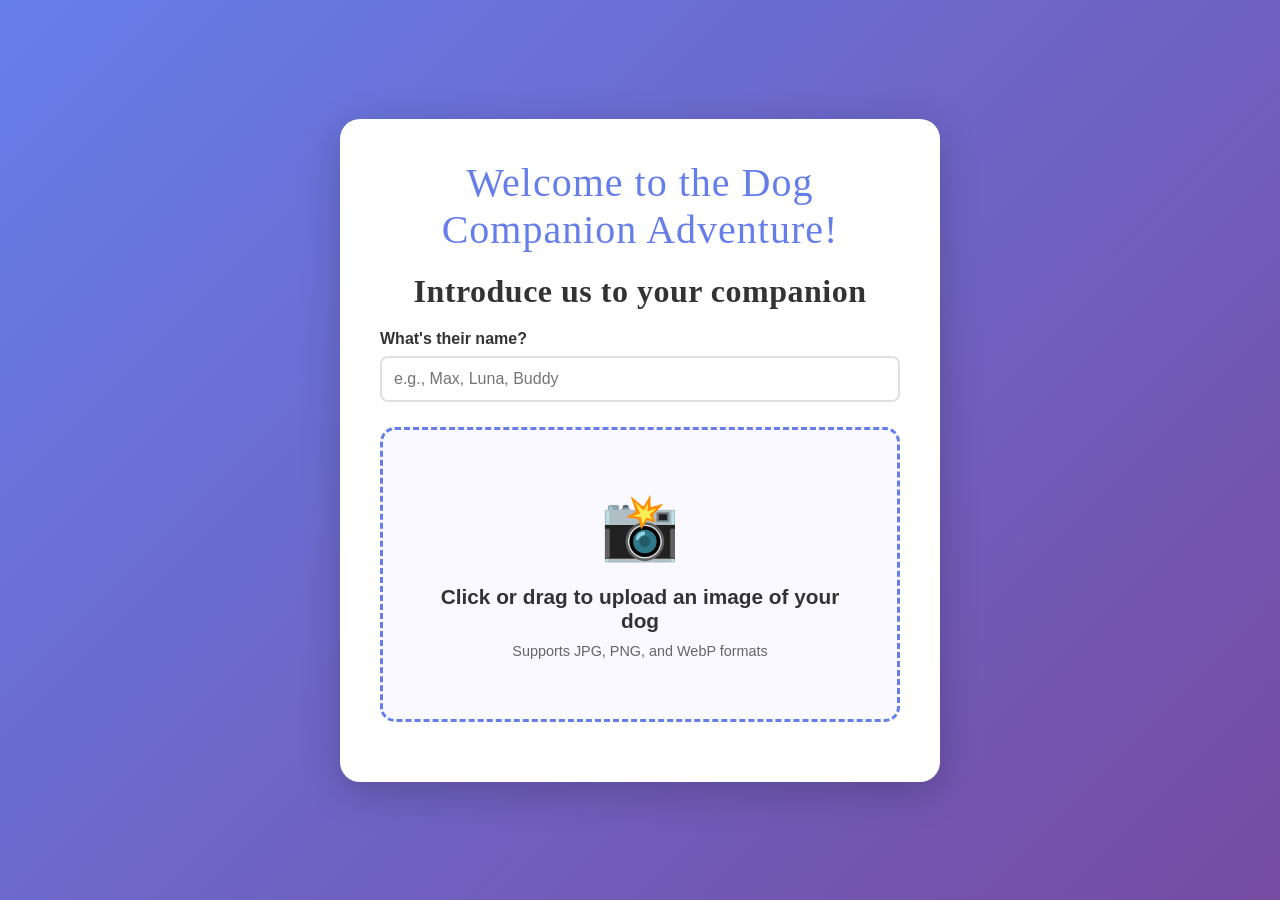
==== index.html @ 2d43781a "Dog Companion Adventure" ====
<!DOCTYPE html>
<html lang="en">
<head>
    <meta charset="UTF-8">
    <meta name="viewport" content="width=device-width, initial-scale=1.0">
    <title>Dog Puzzle Adventure - Play with Your Dog!</title>
    <link rel="stylesheet" href="styles.css">
</head>
<body>
    <!-- Welcome/Upload Screen -->
    <div id="welcome-screen" class="screen active">
        <div class="container">
            <h1>Welcome to the Dog Companion Adventure!</h1>
            <h2 class="welcome-text">Introduce us to your companion</h2>
            
            <div class="form-group">
                <label for="dog-name-welcome">What's their name?</label>
                <input type="text" id="dog-name-welcome" name="dogNameWelcome" required placeholder="e.g., Max, Luna, Buddy">
            </div>
            
            <div class="upload-area" id="upload-area">
                <div class="upload-icon">📸</div>
                <div class="upload-text">Click or drag to upload an image of your dog</div>
                <div class="upload-hint">Supports JPG, PNG, and WebP formats</div>
                <input type="file" id="dog-photo-input" accept="image/*" style="display: none;">
            </div>
            
            <div id="image-preview-container" style="display: none;">
                <div class="image-editor-container">
                    <div class="oval-frame-container">
                        <canvas id="image-canvas"></canvas>
                        <div class="oval-mask"></div>
                    </div>
                    <div class="image-controls">
                        <div class="control-group">
                            <label for="scale-slider">Scale: <span id="scale-value">100%</span></label>
                            <input type="range" id="scale-slider" min="10" max="200" value="100" step="1">
                        </div>
                        <p class="drag-hint">💡 Drag the image to position it within the oval</p>
                        <button id="change-photo-btn" class="btn-secondary small">🔄 Change Photo</button>
                    </div>
                </div>
                <button id="continue-btn" class="btn-primary">Tell us about them!</button>
            </div>
        </div>
    </div>

    <!-- Questionnaire Screen -->
    <div id="questionnaire-screen" class="screen">
        <div class="container">
            <div id="dog-photo-display" class="dog-photo-display">
                <img id="dog-photo-img" alt="Your dog" class="dog-photo">
            </div>
            <h1 id="questionnaire-title">Nice to meet you <span id="dog-name-title"></span>!</h1>
            <p class="subtitle">Tell us more about <span id="dog-name-questionnaire"></span> so we can create the perfect adventure!</p>
            
            <form id="dog-questionnaire">
                <div class="form-group">
                    <label for="dog-gender">Is <span id="dog-name-gender-label"></span> a...?</label>
                    <select id="dog-gender" name="dogGender" required>
                        <option value="">Select...</option>
                        <option value="boy">Boy</option>
                        <option value="girl">Girl</option>
                        <option value="who-cares">Who cares!</option>
                    </select>
                </div>

                <div class="form-group">
                    <label for="dog-breed">What breed is <span id="dog-name-breed-label"></span>?</label>
                    <input type="text" id="dog-breed" name="dogBreed" required placeholder="e.g., Golden Retriever, Mixed, Beagle">
                </div>

                <div class="form-group">
                    <label for="dog-personality">What are <span id="dog-name-personality-label"></span>'s main personality traits? (Select up to 3)</label>
                    <div class="checkbox-group" id="personality-checkboxes">
                        <label class="checkbox-label">
                            <input type="checkbox" name="dogPersonality" value="playful">
                            <span>Playful - Loves games and fun</span>
                        </label>
                        <label class="checkbox-label">
                            <input type="checkbox" name="dogPersonality" value="curious">
                            <span>Curious - Always exploring and investigating</span>
                        </label>
                        <label class="checkbox-label">
                            <input type="checkbox" name="dogPersonality" value="loyal">
                            <span>Loyal - Protective and devoted</span>
                        </label>
                        <label class="checkbox-label">
                            <input type="checkbox" name="dogPersonality" value="independent">
                            <span>Independent - Likes to do things their way</span>
                        </label>
                        <label class="checkbox-label">
                            <input type="checkbox" name="dogPersonality" value="friendly">
                            <span>Friendly - Loves meeting new friends</span>
                        </label>
                        <label class="checkbox-label">
                            <input type="checkbox" name="dogPersonality" value="calm">
                            <span>Calm - Relaxed and easy-going</span>
                        </label>
                    </div>
                    <div id="personality-error" class="error-message" style="display: none; color: #dc3545; font-size: 0.9em; margin-top: 5px;">Please select at least 1 trait, but no more than 3.</div>
                </div>

                <div class="form-group">
                    <label for="dog-energy">How energetic is <span id="dog-name-energy-label"></span>?</label>
                    <select id="dog-energy" name="dogEnergy" required>
                        <option value="">Select energy level</option>
                        <option value="low">Low - Prefers to relax and take it easy</option>
                        <option value="medium">Medium - Balanced, enjoys play and rest</option>
                        <option value="high">High - Very active, always ready to play!</option>
                    </select>
                </div>

                <div class="form-group">
                    <label for="dog-favorite-activity">What's <span id="dog-name-activity-label"></span>'s favorite activity?</label>
                    <select id="dog-favorite-activity" name="dogFavoriteActivity" required>
                        <option value="">Select favorite activity</option>
                        <option value="fetch">Fetch - Loves chasing and retrieving</option>
                        <option value="tug">Tug of War - Enjoys pulling games</option>
                        <option value="treats">Treats - Food motivated!</option>
                        <option value="exploring">Exploring - Loves sniffing and discovering</option>
                        <option value="cuddling">Cuddling - Loves affection and pets</option>
                        <option value="training">Training - Enjoys learning new tricks</option>
                    </select>
                </div>

                <div class="form-group">
                    <label for="dog-behavior">How does <span id="dog-name-behavior-label"></span> react to new situations?</label>
                    <select id="dog-behavior" name="dogBehavior" required>
                        <option value="">Select behavior</option>
                        <option value="excited">Excited - Jumps right in!</option>
                        <option value="cautious">Cautious - Observes first, then acts</option>
                        <option value="confident">Confident - Takes charge immediately</option>
                        <option value="nervous">Nervous - Needs encouragement</option>
                    </select>
                </div>

                <button type="submit" class="btn-primary">Start Adventure! 🎮</button>
            </form>
        </div>
    </div>

    <!-- Game Screen -->
    <div id="game-screen" class="screen">
        <div class="game-container">
            <div class="game-header">
                <div class="dog-info">
                    <h2 id="dog-name-display"></h2>
                    <p id="dog-breed-display"></p>
                </div>
                <div class="game-stats">
                    <div class="stat">
                        <span class="stat-label">Chapter:</span>
                        <span id="chapter-count" class="stat-value">1 of 5</span>
                    </div>
                    <div class="stat">
                        <span class="stat-label">Decisions:</span>
                        <span id="decision-count" class="stat-value">0</span>
                    </div>
                </div>
            </div>

            <div class="game-area">
                <div class="dog-character" id="dog-character">
                    <div class="dog-photo-game" id="dog-photo-game">
                        <img id="dog-photo-game-img" alt="Your dog" class="dog-photo-oval">
                    </div>
                    <div class="dog-speech" id="dog-speech"></div>
                </div>

                <div class="puzzle-area" id="story-area">
                    <div id="story-content" class="story-content"></div>
                    <div id="loading-indicator" class="loading-indicator" style="display: none;">
                        <div class="spinner"></div>
                        <p>Creating your adventure...</p>
                    </div>
                    <div id="story-choices" class="story-choices"></div>
                </div>
            </div>

            <div class="game-controls">
                <button id="restart-btn" class="btn-secondary">Start Over</button>
            </div>
        </div>
    </div>

    <script src="config.js"></script>
    <script src="game.js"></script>
</body>
</html>
---- styles.css ----
* {
    margin: 0;
    padding: 0;
    box-sizing: border-box;
}

@import url('https://fonts.googleapis.com/css2?family=Fredoka+One&family=Nunito:wght@400;600;700&display=swap');

body {
    font-family: 'Nunito', 'Comic Sans MS', 'Chalkboard SE', 'Comic Neue', cursive, sans-serif;
    background: linear-gradient(135deg, #667eea 0%, #764ba2 100%);
    min-height: 100vh;
    color: #333;
    overflow-x: hidden;
}

.screen {
    display: none;
    min-height: 100vh;
    padding: 20px;
}

.screen.active {
    display: flex;
    align-items: center;
    justify-content: center;
}

.container {
    background: white;
    border-radius: 20px;
    padding: 40px;
    max-width: 600px;
    width: 100%;
    box-shadow: 0 10px 40px rgba(0, 0, 0, 0.2);
    color: #333 !important;
}

h1 {
    text-align: center;
    color: #667eea;
    margin-bottom: 10px;
    font-size: 2.5em;
    font-family: 'Fredoka One', 'Comic Sans MS', cursive;
    font-weight: normal;
    letter-spacing: 1px;
}

.welcome-text {
    text-align: center;
    color: #333 !important;
    margin: 20px 0;
    font-size: 2em;
    font-weight: 700;
    font-family: 'Fredoka One', 'Comic Sans MS', cursive;
    letter-spacing: 0.5px;
}

.subtitle {
    text-align: center;
    color: #333 !important;
    margin-bottom: 30px;
    font-size: 1.1em;
}

/* Upload Area Styles */
.upload-area {
    border: 3px dashed #667eea;
    border-radius: 15px;
    padding: 60px 40px;
    text-align: center;
    cursor: pointer;
    transition: all 0.3s ease;
    background: #f9f9ff;
    margin-bottom: 20px;
}

.upload-area:hover {
    border-color: #764ba2;
    background: #f0f0ff;
    transform: translateY(-2px);
}

.upload-area.dragover {
    border-color: #764ba2;
    background: #e8e8ff;
    transform: scale(1.02);
}

.upload-icon {
    font-size: 4em;
    margin-bottom: 20px;
}

.upload-text {
    font-size: 1.3em;
    font-weight: 600;
    color: #333 !important;
    margin-bottom: 10px;
}

.upload-hint {
    font-size: 0.9em;
    color: #666 !important;
}

.preview-image {
    max-width: 100%;
    max-height: 400px;
    border-radius: 15px;
    box-shadow: 0 5px 20px rgba(0, 0, 0, 0.2);
    margin-bottom: 20px;
}

#image-preview-container {
    text-align: center;
    margin-top: 20px;
}

.image-editor-container {
    display: flex;
    flex-direction: column;
    align-items: center;
    gap: 20px;
    margin-bottom: 20px;
}

.oval-frame-container {
    position: relative;
    width: 200px;
    height: 250px;
    margin: 0 auto;
}

#image-canvas {
    width: 200px;
    height: 250px;
    border-radius: 50%;
    object-fit: cover;
    cursor: grab;
    display: block;
    user-select: none;
    border: 4px solid #667eea;
    box-sizing: border-box;
}

#image-canvas:active {
    cursor: grabbing;
}

.oval-mask {
    position: absolute;
    top: 0;
    left: 0;
    width: 200px;
    height: 250px;
    border-radius: 50%;
    pointer-events: none;
    z-index: 10;
    /* This is now just a visual indicator - the border is on the canvas itself */
    display: none; /* Hide since border is on canvas */
}

.image-controls {
    width: 100%;
    max-width: 400px;
    background: #f9f9f9;
    padding: 15px;
    border-radius: 10px;
    border: 2px solid #e0e0e0;
    color: #333 !important;
}

.control-group {
    margin-bottom: 12px;
}

.control-group label {
    display: block;
    margin-bottom: 8px;
    font-size: 0.9em;
    color: #333 !important;
    font-weight: 600;
}

.control-group label span {
    color: #333 !important;
    font-weight: 600;
}

.control-group input[type="range"] {
    width: 100%;
    height: 8px;
    border-radius: 5px;
    background: #ddd;
    outline: none;
    -webkit-appearance: none;
}

.control-group input[type="range"]::-webkit-slider-thumb {
    -webkit-appearance: none;
    appearance: none;
    width: 20px;
    height: 20px;
    border-radius: 50%;
    background: #667eea;
    cursor: pointer;
}

.control-group input[type="range"]::-moz-range-thumb {
    width: 20px;
    height: 20px;
    border-radius: 50%;
    background: #667eea;
    cursor: pointer;
    border: none;
}

.btn-secondary.small {
    padding: 8px 16px;
    font-size: 0.9em;
    width: auto;
    margin-top: 10px;
}

.drag-hint {
    text-align: center;
    color: #333 !important;
    font-size: 0.85em;
    margin: 8px 0 12px 0;
    font-style: italic;
}

.button-container {
    text-align: center;
    margin: 15px 0;
}

#image-preview-container .btn-primary {
    margin: 10px;
    display: inline-block;
    width: auto;
    padding: 12px 30px;
}

#image-preview-container .btn-secondary {
    margin: 0 auto;
    display: inline-block;
    width: auto;
    padding: 12px 30px;
}

.dog-photo-display {
    text-align: center;
    margin-bottom: 30px;
}

.dog-photo {
    max-width: 200px;
    max-height: 200px;
    border-radius: 50%;
    border: 4px solid #667eea;
    box-shadow: 0 5px 20px rgba(0, 0, 0, 0.2);
    object-fit: cover;
}

.form-group {
    margin-bottom: 25px;
}

label {
    display: block;
    margin-bottom: 8px;
    font-weight: 600;
    color: #333;
}

input[type="text"],
select {
    width: 100%;
    padding: 12px;
    border: 2px solid #e0e0e0;
    border-radius: 8px;
    font-size: 1em;
    transition: border-color 0.3s;
}

input[type="text"]:focus,
select:focus {
    outline: none;
    border-color: #667eea;
}

.checkbox-group {
    display: flex;
    flex-direction: column;
    gap: 12px;
    margin-top: 10px;
}

.checkbox-label {
    display: flex;
    align-items: center;
    cursor: pointer;
    padding: 10px;
    border: 2px solid #e0e0e0;
    border-radius: 8px;
    transition: all 0.2s;
}

.checkbox-label:hover {
    border-color: #667eea;
    background: #f9f9ff;
}

.checkbox-label input[type="checkbox"] {
    margin-right: 10px;
    width: 20px;
    height: 20px;
    cursor: pointer;
}

.checkbox-label input[type="checkbox"]:checked + span {
    font-weight: 600;
    color: #667eea;
}

.checkbox-label:has(input[type="checkbox"]:checked) {
    border-color: #667eea;
    background: #f0f4ff;
}

.btn-primary {
    width: 100%;
    padding: 15px;
    background: linear-gradient(135deg, #667eea 0%, #764ba2 100%);
    color: white;
    border: none;
    border-radius: 10px;
    font-size: 1.2em;
    font-weight: bold;
    cursor: pointer;
    transition: transform 0.2s, box-shadow 0.2s;
}

.btn-primary:hover {
    transform: translateY(-2px);
    box-shadow: 0 5px 15px rgba(102, 126, 234, 0.4);
}

.btn-primary:active {
    transform: translateY(0);
}

.btn-secondary {
    padding: 10px 20px;
    background: #f0f0f0;
    color: #333;
    border: 2px solid #ddd;
    border-radius: 8px;
    font-size: 1em;
    cursor: pointer;
    transition: background 0.2s;
}

.btn-secondary:hover {
    background: #e0e0e0;
}

/* Game Screen Styles */
.game-container {
    background: white;
    border-radius: 20px;
    padding: 30px;
    max-width: 1000px;
    width: 100%;
    box-shadow: 0 10px 40px rgba(0, 0, 0, 0.2);
    min-height: 80vh;
}

.game-header {
    display: flex;
    justify-content: space-between;
    align-items: center;
    margin-bottom: 30px;
    padding-bottom: 20px;
    border-bottom: 2px solid #e0e0e0;
}

.dog-info h2 {
    color: #667eea;
    margin-bottom: 5px;
    font-family: 'Fredoka One', 'Comic Sans MS', cursive;
    font-weight: normal;
    letter-spacing: 1px;
}

.dog-info p {
    color: #666;
    font-style: italic;
}

.game-stats {
    display: flex;
    gap: 20px;
}

.stat {
    text-align: center;
}

.stat-label {
    display: block;
    font-size: 0.9em;
    color: #666;
    margin-bottom: 5px;
}

.stat-value {
    display: block;
    font-size: 1.5em;
    font-weight: bold;
    color: #667eea;
}

.game-area {
    display: grid;
    grid-template-columns: 1fr 2fr;
    gap: 30px;
    margin-bottom: 30px;
}

.dog-character {
    text-align: center;
    position: relative;
}

.dog-photo-game {
    margin-bottom: 20px;
    display: flex;
    justify-content: center;
    align-items: center;
}

.dog-photo-oval {
    width: 200px;
    height: 250px;
    border-radius: 50%;
    border: 4px solid #667eea;
    object-fit: cover;
    box-shadow: 0 5px 20px rgba(0, 0, 0, 0.2);
}

@keyframes bounce {
    0%, 100% { transform: translateY(0); }
    50% { transform: translateY(-10px); }
}

.dog-speech {
    background: #f0f0f0;
    padding: 15px;
    border-radius: 15px;
    position: relative;
    min-height: 60px;
    display: flex;
    align-items: center;
    justify-content: center;
    font-style: italic;
    color: #555;
}

.dog-speech::before {
    content: '';
    position: absolute;
    bottom: -10px;
    left: 20px;
    width: 0;
    height: 0;
    border-left: 10px solid transparent;
    border-right: 10px solid transparent;
    border-top: 10px solid #f0f0f0;
}

.puzzle-area {
    background: #f9f9f9;
    padding: 30px;
    border-radius: 15px;
    border: 2px solid #e0e0e0;
}

.story-content {
    margin-bottom: 25px;
    font-size: 1.15em;
    line-height: 1.8;
    color: #333;
    min-height: 100px;
}

.story-content p {
    margin-bottom: 15px;
}

.loading-indicator {
    text-align: center;
    padding: 40px 20px;
}

.spinner {
    border: 4px solid #f3f3f3;
    border-top: 4px solid #667eea;
    border-radius: 50%;
    width: 50px;
    height: 50px;
    animation: spin 1s linear infinite;
    margin: 0 auto 20px;
}

@keyframes spin {
    0% { transform: rotate(0deg); }
    100% { transform: rotate(360deg); }
}

.loading-indicator p {
    color: #667eea;
    font-weight: 600;
    font-size: 1.1em;
}

.story-choices {
    display: flex;
    flex-direction: column;
    gap: 12px;
}

.story-choice {
    background: white;
    padding: 18px;
    border-radius: 10px;
    border: 2px solid #e0e0e0;
    cursor: pointer;
    transition: all 0.3s ease;
    font-size: 1.05em;
    text-align: left;
}

.story-choice:hover {
    border-color: #667eea;
    background: #f0f4ff;
    transform: translateX(5px);
    box-shadow: 0 3px 10px rgba(102, 126, 234, 0.2);
}

.story-choice:active {
    transform: translateX(3px);
}

.story-choice.selected {
    background: #e8f0ff;
    border-color: #667eea;
}

.personality-hint {
    font-style: italic;
    color: #667eea;
    margin-top: 15px;
    padding: 10px;
    background: #f0f4ff;
    border-radius: 8px;
    font-size: 0.95em;
}

/* Adventure Summary Styles */
.adventure-summary {
    padding: 20px;
}

.adventure-summary h2 {
    text-align: center;
    color: #667eea;
    font-size: 2em;
    margin-bottom: 10px;
    font-family: 'Fredoka One', 'Comic Sans MS', cursive;
}

.summary-intro {
    text-align: center;
    color: #666;
    font-size: 1.1em;
    margin-bottom: 30px;
    font-style: italic;
}

.summary-chapters {
    max-height: 500px;
    overflow-y: auto;
    padding-right: 10px;
    margin-bottom: 25px;
}

.summary-chapter {
    background: white;
    border: 2px solid #e0e0e0;
    border-radius: 12px;
    padding: 20px;
    margin-bottom: 20px;
    box-shadow: 0 2px 8px rgba(0, 0, 0, 0.05);
}

.summary-chapter h3 {
    color: #667eea;
    font-size: 1.3em;
    margin-bottom: 12px;
    font-family: 'Fredoka One', 'Comic Sans MS', cursive;
}

.chapter-story {
    line-height: 1.7;
    color: #333;
    margin-bottom: 12px;
}

.chapter-choice {
    background: #f0f4ff;
    padding: 12px;
    border-radius: 8px;
    border-left: 4px solid #667eea;
    margin-top: 12px;
    font-size: 0.95em;
    color: #555;
}

.chapter-choice strong {
    color: #667eea;
}

.summary-stats {
    background: linear-gradient(135deg, #667eea 0%, #764ba2 100%);
    color: white;
    padding: 20px;
    border-radius: 12px;
    text-align: center;
    margin-bottom: 20px;
}

.summary-stats p {
    font-size: 1.2em;
    margin: 8px 0;
}

.adventure-summary .btn-primary {
    margin: 0 auto;
    display: block;
    width: auto;
    padding: 15px 40px;
}

/* Scrollbar styling for summary */
.summary-chapters::-webkit-scrollbar {
    width: 8px;
}

.summary-chapters::-webkit-scrollbar-track {
    background: #f1f1f1;
    border-radius: 10px;
}

.summary-chapters::-webkit-scrollbar-thumb {
    background: #667eea;
    border-radius: 10px;
}

.summary-chapters::-webkit-scrollbar-thumb:hover {
    background: #764ba2;
}

.game-controls {
    display: flex;
    gap: 15px;
    justify-content: center;
}

/* Personality-based animations */
.dog-photo-game.playful {
    animation: playful 1s infinite;
}

@keyframes playful {
    0%, 100% { transform: rotate(0deg) scale(1); }
    25% { transform: rotate(-5deg) scale(1.05); }
    75% { transform: rotate(5deg) scale(1.05); }
}

.dog-photo-game.curious {
    animation: curious 2s infinite;
}

@keyframes curious {
    0%, 100% { transform: translateX(0); }
    50% { transform: translateX(10px); }
}

.dog-photo-game.calm {
    animation: calm 3s infinite;
}

@keyframes calm {
    0%, 100% { transform: scale(1); }
    50% { transform: scale(0.98); }
}

.dog-photo-game.loyal,
.dog-photo-game.independent,
.dog-photo-game.friendly {
    animation: bounce 2s infinite;
}

@media (max-width: 768px) {
    .game-area {
        grid-template-columns: 1fr;
    }
    
    .game-header {
        flex-direction: column;
        gap: 15px;
        text-align: center;
    }
    
    .dog-sprite {
        font-size: 5em;
    }
}
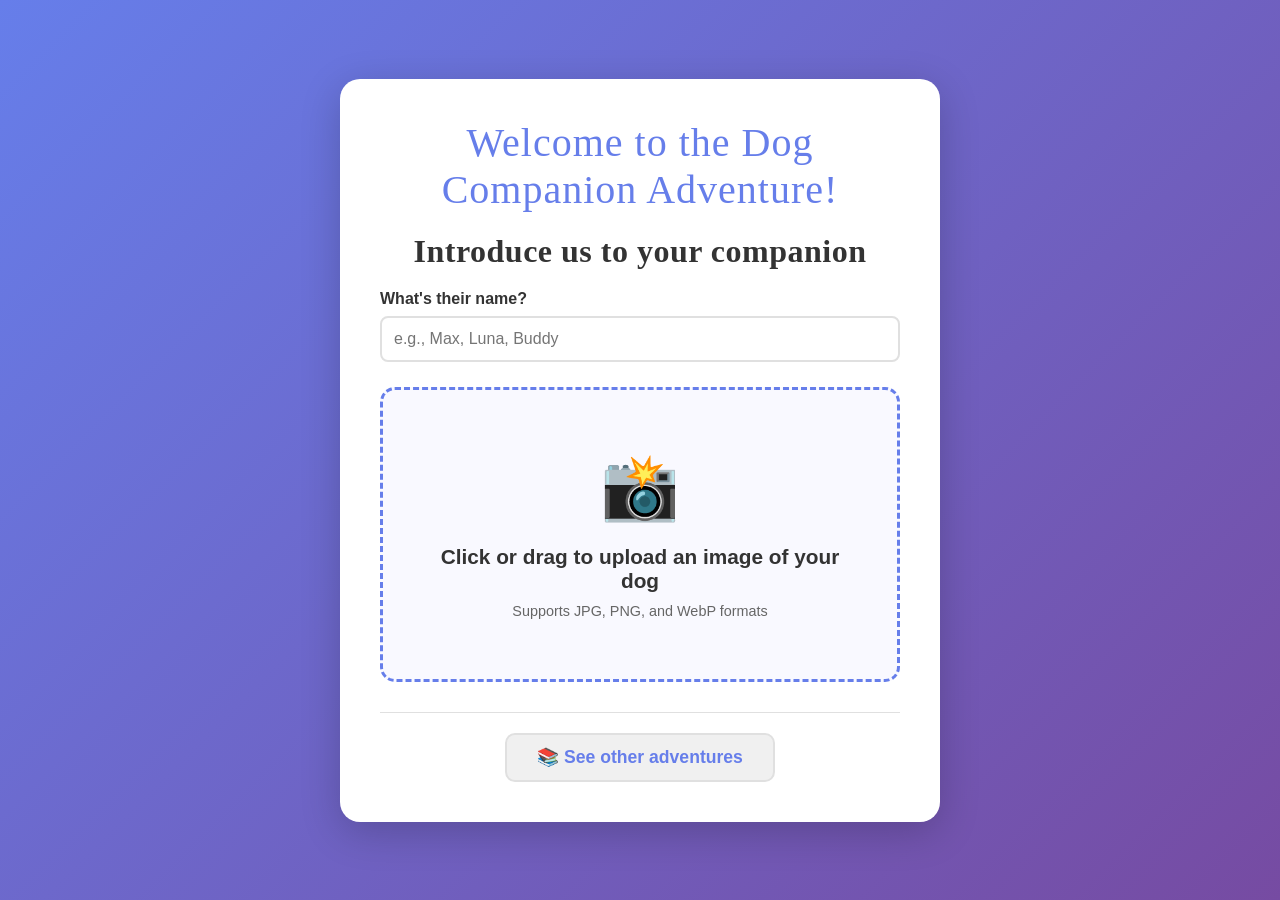
==== commit 065b8665: "Add gallery link to welcome screen and improve navigation" ====
--- a/index.html
+++ b/index.html
@@ -41,6 +41,10 @@
                     </div>
                 </div>
                 <button id="continue-btn" class="btn-primary">Tell us about them!</button>
+            </div>
+            
+            <div class="gallery-link-container">
+                <a href="gallery.html" class="gallery-link">📚 See other adventures</a>
             </div>
         </div>
     </div>
--- a/styles.css
+++ b/styles.css
@@ -248,6 +248,35 @@
     display: inline-block;
     width: auto;
     padding: 12px 30px;
+}
+
+/* Gallery Link on Welcome Screen */
+.gallery-link-container {
+    text-align: center;
+    margin-top: 30px;
+    padding-top: 20px;
+    border-top: 1px solid #e0e0e0;
+}
+
+.gallery-link {
+    display: inline-block;
+    padding: 12px 30px;
+    background: #f0f0f0;
+    color: #667eea;
+    text-decoration: none;
+    border-radius: 10px;
+    font-size: 1.1em;
+    font-weight: 600;
+    transition: all 0.3s ease;
+    border: 2px solid #e0e0e0;
+}
+
+.gallery-link:hover {
+    background: #667eea;
+    color: white;
+    border-color: #667eea;
+    transform: translateY(-2px);
+    box-shadow: 0 5px 15px rgba(102, 126, 234, 0.3);
 }
 
 .dog-photo-display {
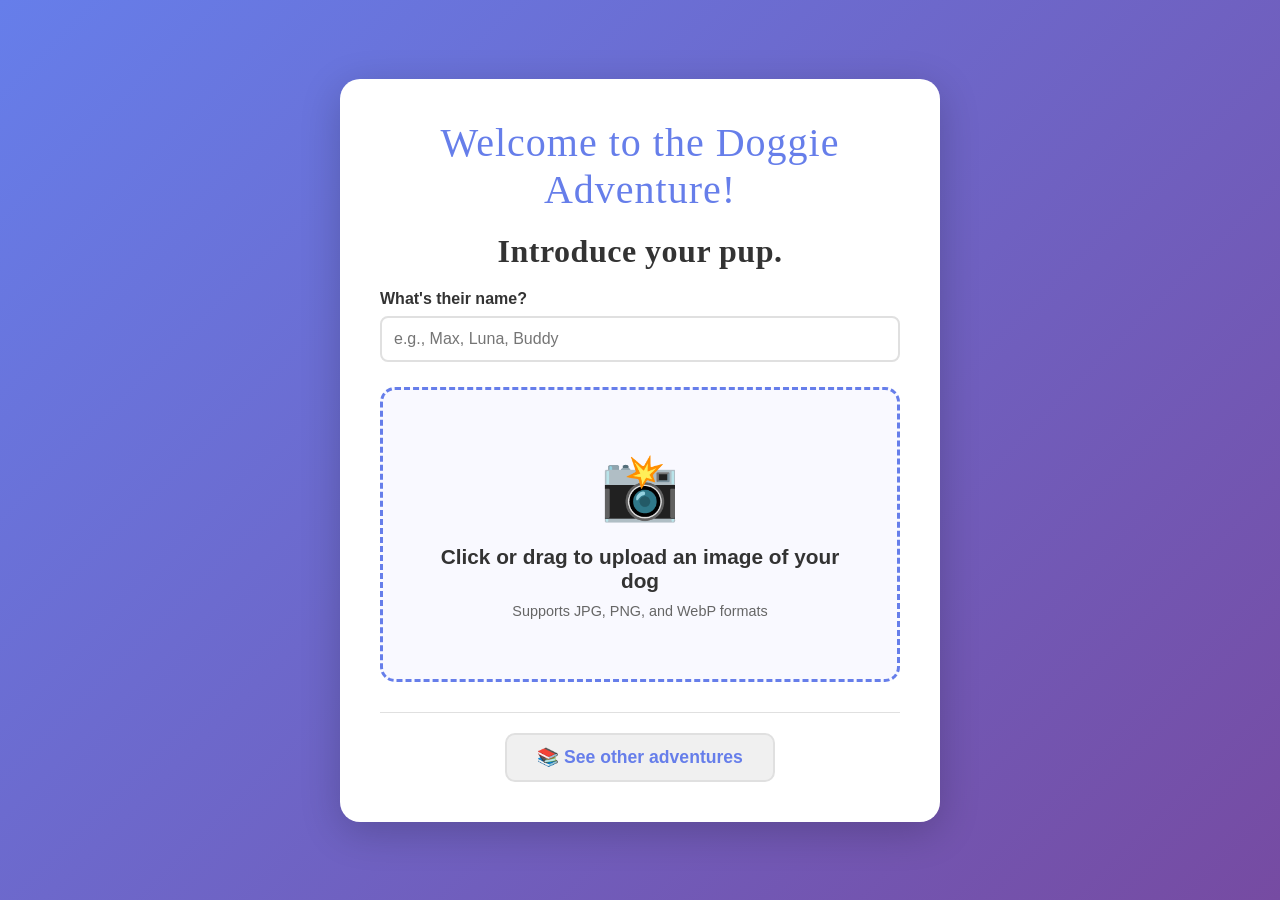
==== commit 8cc18516: "Update welcome screen text - more friendly pup language" ====
--- a/index.html
+++ b/index.html
@@ -10,8 +10,8 @@
     <!-- Welcome/Upload Screen -->
     <div id="welcome-screen" class="screen active">
         <div class="container">
-            <h1>Welcome to the Dog Companion Adventure!</h1>
-            <h2 class="welcome-text">Introduce us to your companion</h2>
+            <h1>Welcome to the Doggie Adventure!</h1>
+            <h2 class="welcome-text">Introduce your pup.</h2>
             
             <div class="form-group">
                 <label for="dog-name-welcome">What's their name?</label>
